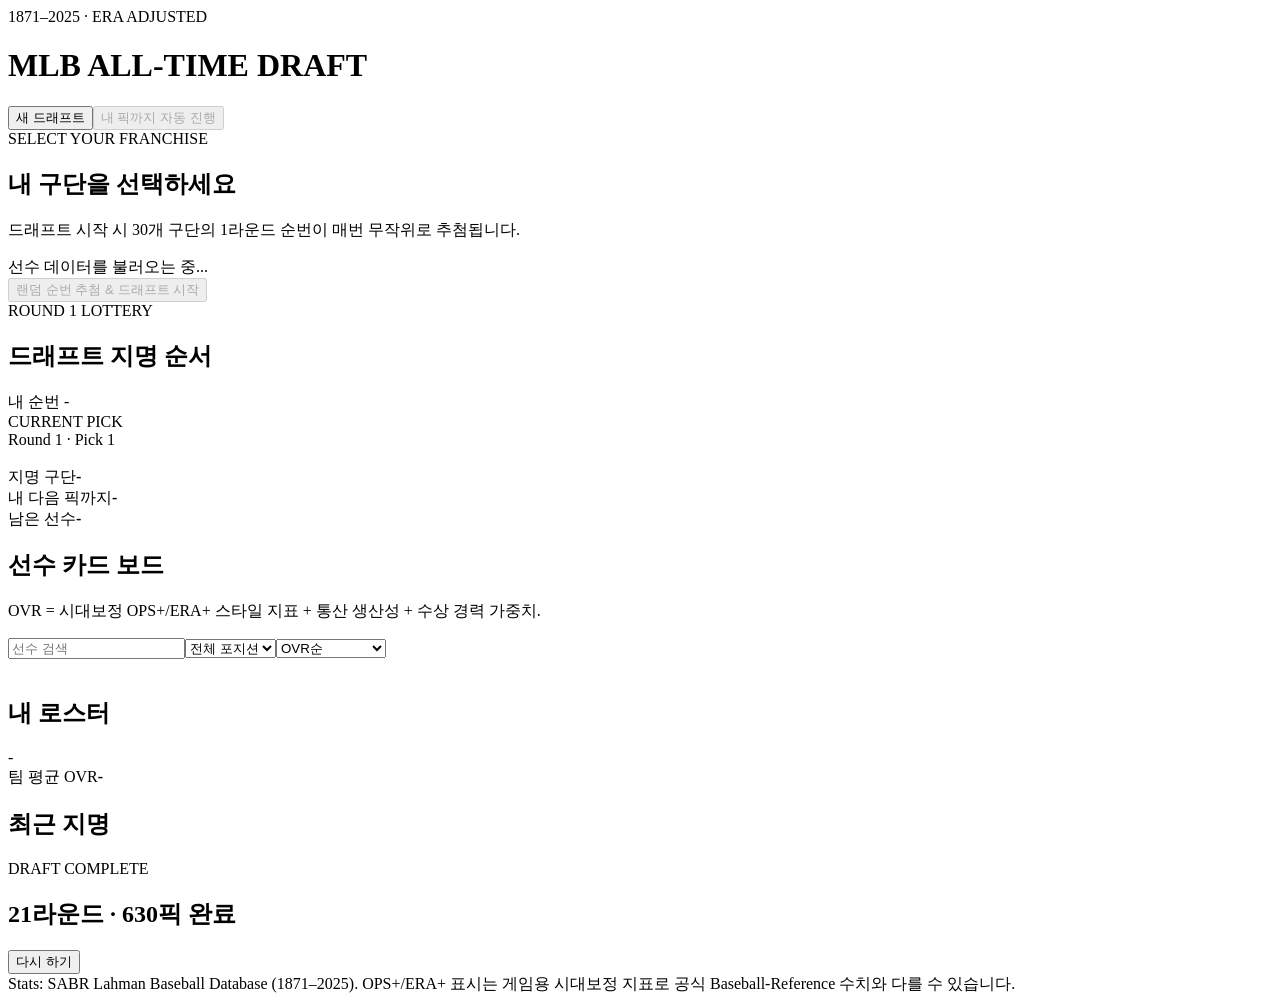
==== mlb-draft/index.html @ e5238fb0 "Add MLB All-Time Draft web game" ====
<!doctype html>
<html lang="ko">
<head>
  <meta charset="utf-8" />
  <meta name="viewport" content="width=device-width,initial-scale=1" />
  <meta name="description" content="MLB 역대 선수 통산 성적과 시대보정 지표를 기반으로 하는 30구단 스네이크 드래프트 게임" />
  <title>MLB All-Time Draft</title>
  <link rel="stylesheet" href="styles.css" />
</head>
<body>
  <div class="app-shell">
    <header class="topbar">
      <div><div class="eyebrow">1871–2025 · ERA ADJUSTED</div><h1>MLB ALL-TIME DRAFT</h1></div>
      <div class="top-actions"><button id="newDraftBtn" class="ghost">새 드래프트</button><button id="autoToUserBtn" class="ghost" disabled>내 픽까지 자동 진행</button></div>
    </header>
    <main>
      <section id="setupView" class="panel setup-panel">
        <div class="setup-copy"><div class="eyebrow">SELECT YOUR FRANCHISE</div><h2>내 구단을 선택하세요</h2><p class="muted">드래프트 시작 시 30개 구단의 1라운드 순번이 매번 무작위로 추첨됩니다.</p></div>
        <div id="teamGrid" class="team-grid"></div>
        <div class="setup-footer"><div id="dataStatus" class="data-status">선수 데이터를 불러오는 중...</div><button id="startBtn" class="primary" disabled>랜덤 순번 추첨 & 드래프트 시작</button></div>
      </section>
      <section id="draftView" class="hidden">
        <section class="panel draft-order-panel"><div class="section-head compact"><div><div class="eyebrow">ROUND 1 LOTTERY</div><h2>드래프트 지명 순서</h2></div><span id="myPickBadge" class="lottery-badge">내 순번 -</span></div><div id="draftOrder" class="draft-order"></div></section>
        <div class="draft-status panel"><div><div class="eyebrow">CURRENT PICK</div><div id="currentPickLabel" class="big-status">Round 1 · Pick 1</div></div><div class="turn-box logo-turn"><img id="currentTeamLogo" class="status-logo" alt="" /><div><span>지명 구단</span><strong id="currentTeamLabel">-</strong></div></div><div class="turn-box"><span>내 다음 픽까지</span><strong id="untilUserPick">-</strong></div><div class="turn-box"><span>남은 선수</span><strong id="remainingPlayers">-</strong></div></div>
        <div class="draft-grid">
          <section class="panel players-panel"><div class="section-head"><div><h2>선수 카드 보드</h2><p class="muted">OVR = 시대보정 OPS+/ERA+ 스타일 지표 + 통산 생산성 + 수상 경력 가중치.</p></div><div class="filters"><input id="searchInput" placeholder="선수 검색" /><select id="posFilter"><option value="ALL">전체 포지션</option><option value="SP">SP</option><option value="RP">RP</option><option value="CL">CL</option><option value="C">C</option><option value="1B">1B</option><option value="2B">2B</option><option value="SS">SS</option><option value="3B">3B</option><option value="OF">OF</option><option value="DH">DH</option></select><select id="sortMode"><option value="ovr">OVR순</option><option value="adjusted">OPS+/ERA+순</option><option value="awards">수상경력순</option><option value="name">이름순</option><option value="career">커리어 길이순</option></select></div></div><div id="playerCards" class="player-cards"></div></section>
          <aside class="side-stack"><section class="panel roster-panel"><div class="section-head compact"><div class="team-heading"><img id="myTeamLogo" class="mini-logo" alt="" /><div><h2>내 로스터</h2><span id="myTeamName" class="team-pill">-</span></div></div></div><div id="rosterSlots" class="roster-slots"></div><div class="roster-summary"><span>팀 평균 OVR</span><strong id="teamAvgOvr">-</strong></div></section><section class="panel history-panel"><div class="section-head compact"><h2>최근 지명</h2></div><div id="draftHistory" class="history-list"></div></section></aside>
        </div>
      </section>
      <section id="resultView" class="panel hidden result-panel"><div class="eyebrow">DRAFT COMPLETE</div><h2>21라운드 · 630픽 완료</h2><div id="resultSummary"></div><button id="restartBtn" class="primary">다시 하기</button></section>
    </main>
    <footer class="footer">Stats: SABR Lahman Baseball Database (1871–2025). OPS+/ERA+ 표시는 게임용 시대보정 지표로 공식 Baseball-Reference 수치와 다를 수 있습니다.</footer>
  </div>
  <script src="app.js"></script>
</body>
</html>
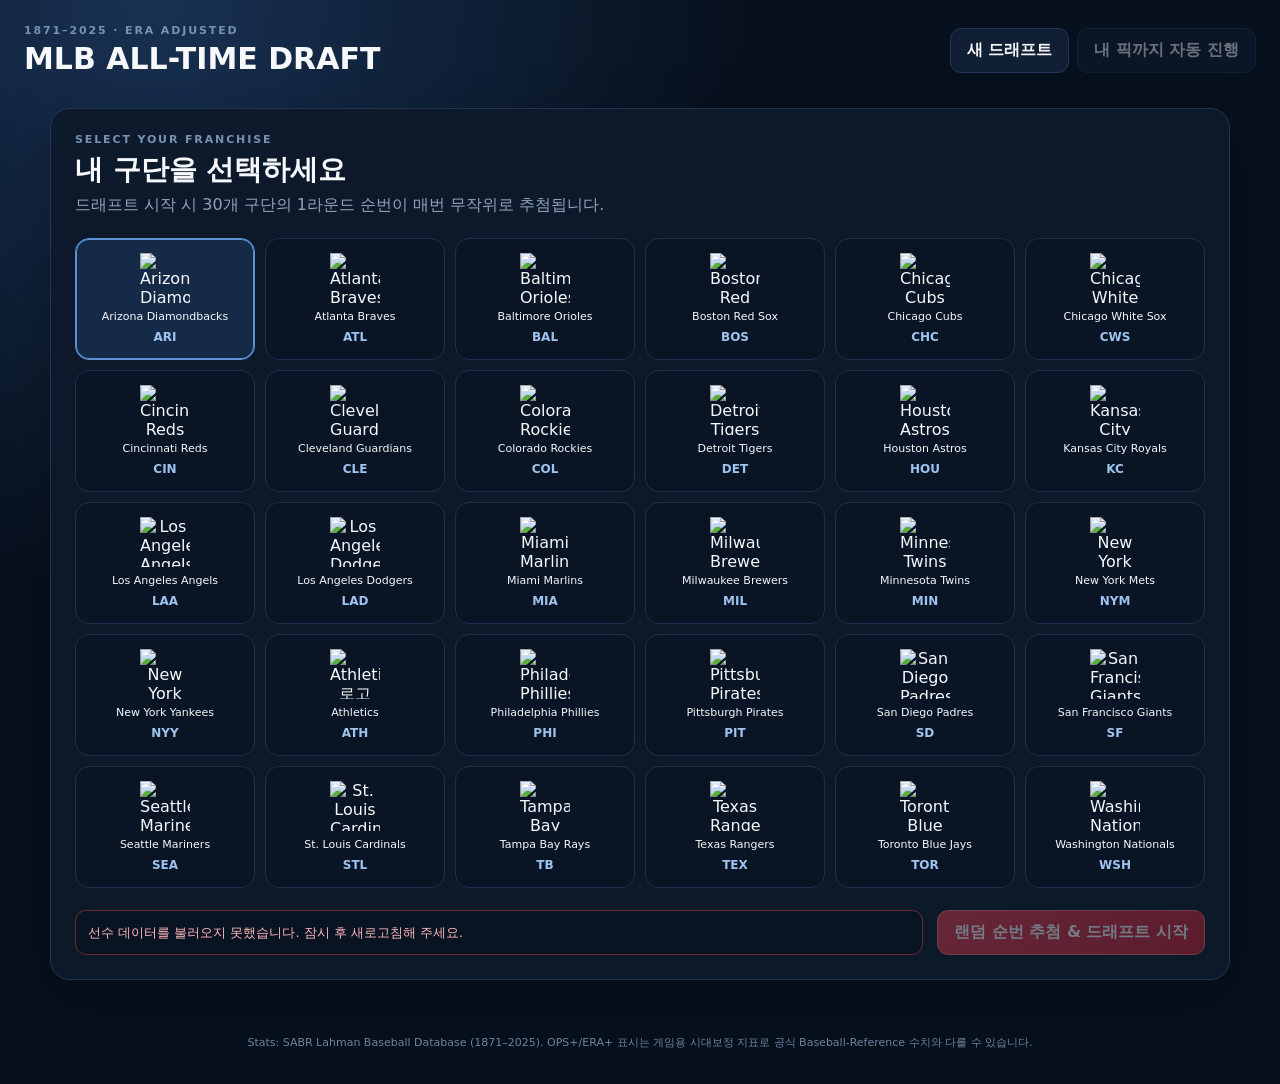
==== commit 41410581: "Correct roster total to 20 rounds and 600 picks" ====
--- a/mlb-draft/index.html
+++ b/mlb-draft/index.html
@@ -27,7 +27,7 @@
           <aside class="side-stack"><section class="panel roster-panel"><div class="section-head compact"><div class="team-heading"><img id="myTeamLogo" class="mini-logo" alt="" /><div><h2>내 로스터</h2><span id="myTeamName" class="team-pill">-</span></div></div></div><div id="rosterSlots" class="roster-slots"></div><div class="roster-summary"><span>팀 평균 OVR</span><strong id="teamAvgOvr">-</strong></div></section><section class="panel history-panel"><div class="section-head compact"><h2>최근 지명</h2></div><div id="draftHistory" class="history-list"></div></section></aside>
         </div>
       </section>
-      <section id="resultView" class="panel hidden result-panel"><div class="eyebrow">DRAFT COMPLETE</div><h2>21라운드 · 630픽 완료</h2><div id="resultSummary"></div><button id="restartBtn" class="primary">다시 하기</button></section>
+      <section id="resultView" class="panel hidden result-panel"><div class="eyebrow">DRAFT COMPLETE</div><h2>20라운드 · 600픽 완료</h2><div id="resultSummary"></div><button id="restartBtn" class="primary">다시 하기</button></section>
     </main>
     <footer class="footer">Stats: SABR Lahman Baseball Database (1871–2025). OPS+/ERA+ 표시는 게임용 시대보정 지표로 공식 Baseball-Reference 수치와 다를 수 있습니다.</footer>
   </div>
--- a/mlb-draft/styles.css
+++ b/mlb-draft/styles.css
@@ -0,0 +1,3 @@
+:root{--bg:#07101d;--panel:#0d192a;--line:#223653;--text:#f6f8fc;--muted:#91a2b9;--gold:#f6c453}
+*{box-sizing:border-box}body{margin:0;background:radial-gradient(circle at 12% 0%,#183152 0,#07101d 38%);color:var(--text);font-family:Inter,ui-sans-serif,system-ui,-apple-system,"Noto Sans KR",sans-serif}button,input,select{font:inherit}.app-shell{max-width:1580px;margin:0 auto;padding:24px}.topbar{display:flex;justify-content:space-between;align-items:center;margin-bottom:18px}.eyebrow{font-size:11px;letter-spacing:.17em;color:#7691b2;font-weight:900}.topbar h1{margin:4px 0 0;font-size:30px}.top-actions{display:flex;gap:8px}.panel{background:rgba(13,25,42,.96);border:1px solid var(--line);border-radius:20px;box-shadow:0 18px 60px rgba(0,0,0,.24)}.hidden{display:none!important}.muted{color:var(--muted);margin:.35rem 0}.primary,.ghost{border-radius:11px;padding:11px 16px;cursor:pointer;font-weight:900}.primary{background:linear-gradient(135deg,#e33b4d,#c82035);border:1px solid #ff6c79;color:#fff}.ghost{background:#101f34;border:1px solid var(--line);color:var(--text)}button:disabled{opacity:.42;cursor:not-allowed}.setup-panel{padding:24px;max-width:1180px;margin:32px auto}.setup-copy h2{font-size:28px;margin:5px 0}.team-grid{display:grid;grid-template-columns:repeat(6,1fr);gap:10px;margin:22px 0}.team-card{min-height:122px;background:#091524;border:1px solid #1c304b;border-radius:14px;color:var(--text);display:flex;flex-direction:column;align-items:center;justify-content:center;gap:7px;cursor:pointer;transition:.18s}.team-card:hover{transform:translateY(-2px);border-color:#426a9d}.team-card.selected{background:#142a47;border-color:#5e92d5;box-shadow:inset 0 0 0 1px #5e92d5}.team-card img{width:50px;height:50px;object-fit:contain}.team-card span{font-size:11px;text-align:center}.team-card b{font-size:12px;color:#9fc3ef}.setup-footer{display:flex;gap:14px;align-items:stretch}.data-status{flex:1;padding:12px;border-radius:11px;background:#081422;border:1px solid var(--line);font-size:13px;line-height:1.5}.data-status.ok{border-color:#176543;color:#9cedc1}.data-status.bad{border-color:#6a2b33;color:#ffb6bd}.section-head{display:flex;justify-content:space-between;gap:12px;align-items:flex-end;padding:18px}.section-head h2{margin:0;font-size:18px}.section-head.compact{align-items:center}.draft-order-panel{margin-bottom:14px}.lottery-badge{background:#2d2048;color:#d9c8ff;border:1px solid #644c97;padding:7px 10px;border-radius:999px;font-size:12px;font-weight:900}.draft-order{display:grid;grid-template-columns:repeat(15,1fr);gap:6px;padding:0 16px 16px}.order-team{display:flex;align-items:center;justify-content:center;gap:5px;padding:7px 5px;background:#091525;border:1px solid #1b304c;border-radius:9px;font-size:10px}.order-team.mine{border-color:#8d6df7;background:#211a38}.order-team img{width:21px;height:21px;object-fit:contain}.order-num{color:#758aa4}.draft-status{display:grid;grid-template-columns:2fr repeat(3,1fr);gap:12px;padding:18px;margin-bottom:16px}.big-status{font-size:24px;font-weight:950;margin-top:4px}.turn-box{padding:10px 14px;border-left:1px solid var(--line)}.turn-box span{display:block;font-size:11px;color:var(--muted);margin-bottom:4px}.turn-box strong{font-size:16px}.logo-turn{display:flex;align-items:center;gap:12px}.status-logo{width:42px;height:42px;object-fit:contain}.draft-grid{display:grid;grid-template-columns:minmax(0,1fr) 390px;gap:16px}.players-panel{overflow:hidden}.filters{display:grid;grid-template-columns:190px 145px 150px;gap:8px}.filters select,.filters input{width:100%;background:#081422;color:var(--text);border:1px solid var(--line);border-radius:10px;padding:10px 12px}.player-cards{display:grid;grid-template-columns:repeat(3,minmax(0,1fr));gap:10px;max-height:760px;overflow:auto;padding:0 14px 14px}.player-card{background:linear-gradient(155deg,#101f34,#091523);border:1px solid #203652;border-radius:16px;padding:13px;min-width:0;position:relative;overflow:hidden}.player-card:before{content:"";position:absolute;inset:0 auto 0 0;width:3px;background:#2f6fcc}.player-card.legend{border-color:#6b5523;background:linear-gradient(155deg,#211c11,#101a29)}.player-card.legend:before{background:var(--gold)}.card-top{display:grid;grid-template-columns:44px 1fr 50px;gap:9px;align-items:center}.avatar{width:44px;height:44px;border-radius:12px;display:flex;align-items:center;justify-content:center;background:#173253;border:1px solid #31557e;font-size:12px;font-weight:950;color:#b9dafb}.card-id{min-width:0}.card-id h3{font-size:14px;margin:0;white-space:nowrap;overflow:hidden;text-overflow:ellipsis}.career{font-size:10px;color:var(--muted);margin-top:3px}.ovr-disc{width:50px;height:50px;border-radius:50%;display:flex;flex-direction:column;align-items:center;justify-content:center;background:#152a45;border:2px solid #3b638e;font-size:18px;font-weight:950;line-height:1}.legend .ovr-disc{background:#3a2a0d;border-color:#a88028;color:#ffe395}.ovr-disc small{font-size:8px;color:#93a8c1}.pos-badges{display:flex;gap:4px;flex-wrap:wrap;margin:10px 0 8px}.badge{padding:3px 6px;border-radius:6px;background:#1b3556;color:#c0daf8;font-size:9px;font-weight:900}.adjusted-index{display:flex;align-items:center;justify-content:space-between;background:#07121f;border:1px solid #1b2f48;padding:8px 9px;border-radius:9px;font-size:12px;font-weight:950}.adjusted-index span{font-size:9px;color:#7890ac;font-weight:700}.card-stats{display:grid;grid-template-columns:repeat(4,1fr);gap:4px;margin:8px 0}.card-stats span{font-size:9px;color:#7f94ad;background:#0a1625;border-radius:7px;padding:6px 3px;text-align:center}.card-stats b{display:block;color:#edf5ff;font-size:11px}.honors{min-height:24px;display:flex;gap:4px;flex-wrap:wrap}.honor{font-size:8px;padding:3px 5px;border-radius:6px;font-weight:950}.hof{background:#604c16;color:#ffe79b}.mvp{background:#582931;color:#ffbec8}.cy{background:#183f61;color:#bfe5ff}.gg{background:#604b11;color:#ffdf7c}.as{background:#2b2f64;color:#cbd0ff}.no-honor{font-size:9px;color:#667d98}.card-footer{display:flex;justify-content:space-between;align-items:center;margin-top:8px}.bonus{font-size:9px;color:#7e94ad}.draft-btn{padding:7px 11px;background:#1d62ce;border:1px solid #3c83e8;color:#fff;border-radius:8px;font-weight:900;cursor:pointer}.draft-btn:disabled{background:#223047;border-color:#31425d}.side-stack{display:flex;flex-direction:column;gap:16px}.team-heading{display:flex;gap:10px;align-items:center}.mini-logo{width:42px;height:42px;object-fit:contain}.team-pill{display:inline-block;margin-top:4px;padding:4px 8px;border-radius:999px;background:#142a47;color:#b8d4fa;font-size:10px;font-weight:800}.roster-slots{display:grid;grid-template-columns:1fr 1fr;gap:7px;padding:0 14px 14px}.slot{background:#081422;border:1px solid #20344f;border-radius:10px;padding:8px}.slot-name{font-size:9px;color:#7f93ae}.slot-player{font-size:11px;font-weight:850;white-space:nowrap;overflow:hidden;text-overflow:ellipsis;margin-top:2px}.slot.filled{border-color:#2f5f54;background:#0b211e}.roster-summary{display:flex;justify-content:space-between;border-top:1px solid var(--line);padding:14px;font-size:13px}.history-list{max-height:310px;overflow:auto;padding:0 14px 14px}.history-item{display:grid;grid-template-columns:48px 26px 1fr auto;gap:7px;align-items:center;padding:8px 0;border-bottom:1px solid #1b2c45;font-size:11px}.history-item img{width:24px;height:24px;object-fit:contain}.history-item .pick{color:#7f93ae}.ovr{display:inline-flex;align-items:center;justify-content:center;min-width:35px;height:29px;border-radius:8px;background:#152843;border:1px solid #2f496d;font-weight:900}.result-panel{padding:24px;max-width:820px;margin:30px auto}.result-hero{display:flex;gap:18px;align-items:center;padding:18px 0}.result-hero img{width:86px;height:86px;object-fit:contain}.ranking-list{display:grid;gap:6px;max-height:540px;overflow:auto;margin:10px 0 20px}.ranking-row{display:grid;grid-template-columns:34px 30px 1fr 58px;gap:8px;align-items:center;background:#091523;border:1px solid #1d304a;border-radius:9px;padding:8px 10px}.ranking-row.mine{border-color:#8d6df7;background:#211a38}.ranking-row img{width:27px;height:27px;object-fit:contain}.ranking-row strong{text-align:right}.footer{padding:22px 8px 8px;color:#6f829c;font-size:11px;text-align:center;line-height:1.6}
+@media(max-width:1250px){.team-grid{grid-template-columns:repeat(5,1fr)}.draft-order{grid-template-columns:repeat(10,1fr)}.player-cards{grid-template-columns:repeat(2,minmax(0,1fr))}}@media(max-width:1050px){.draft-grid{grid-template-columns:1fr}.draft-status{grid-template-columns:1fr 1fr}.filters{grid-template-columns:1fr}.section-head{align-items:stretch;flex-direction:column}.side-stack{display:grid;grid-template-columns:1fr 1fr}.team-grid{grid-template-columns:repeat(4,1fr)}}@media(max-width:700px){.app-shell{padding:12px}.topbar{align-items:flex-start;gap:12px}.top-actions{flex-direction:column}.draft-status{grid-template-columns:1fr}.side-stack{grid-template-columns:1fr}.roster-slots{grid-template-columns:1fr 1fr}.topbar h1{font-size:23px}.team-grid{grid-template-columns:repeat(2,1fr)}.setup-footer{flex-direction:column}.draft-order{grid-template-columns:repeat(5,1fr)}.player-cards{grid-template-columns:1fr}.section-head{padding:14px}}
